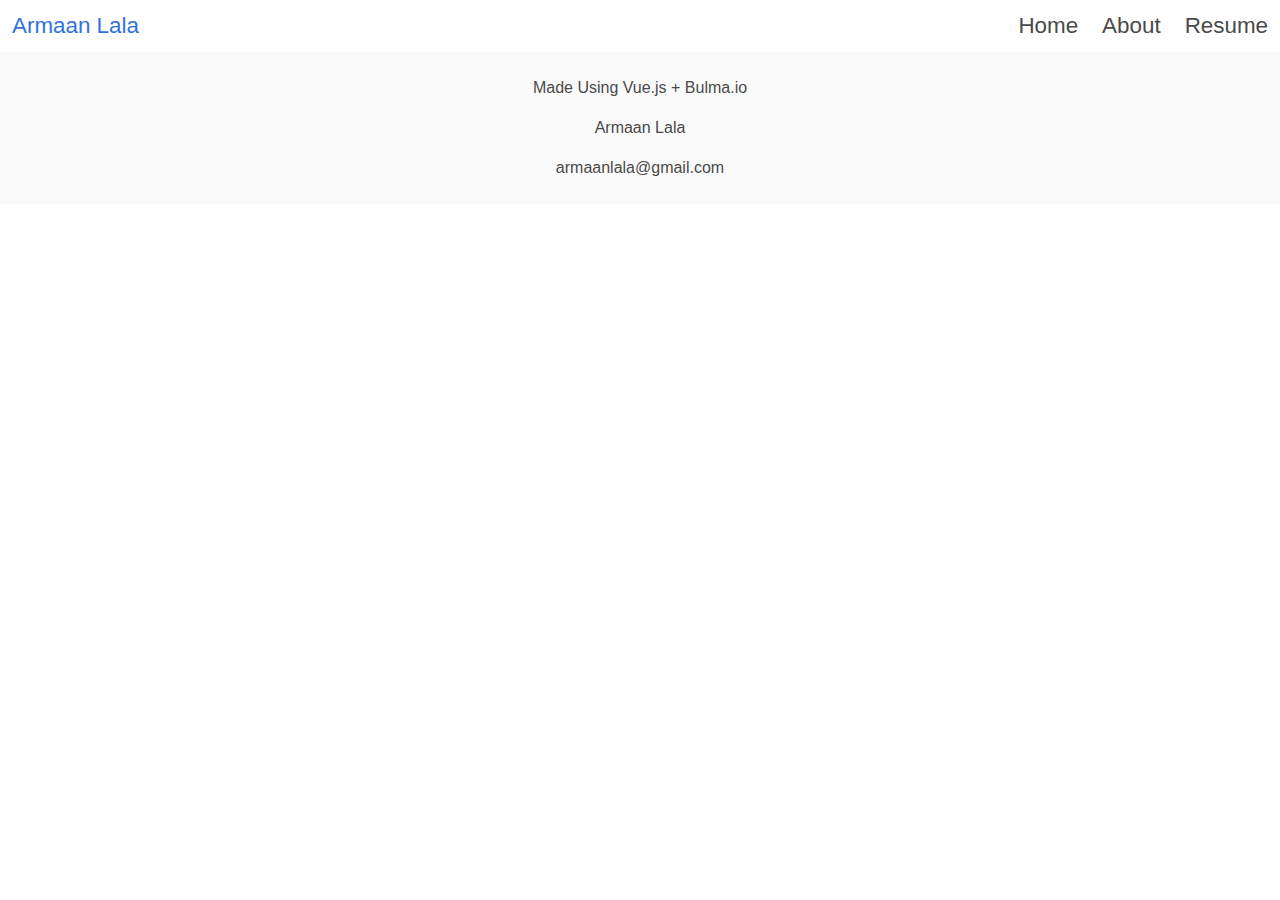
==== index.html @ 815f02ae "Added refresh support" ====
<!DOCTYPE html>
<html lang=en>

<head>
  <script>
    (function () {
      var redirect = sessionStorage.redirect;
      delete sessionStorage.redirect;
      if (redirect && redirect != location.href) {
        history.replaceState(null, null, redirect);
      }
    })();
  </script>
  <meta charset=utf-8>
  <meta http-equiv=X-UA-Compatible content="IE=edge">
  <meta name=viewport content="width=device-width,initial-scale=1">
  <link rel=icon href=/favicon.ico>
  <title>Armaan Lala</title>
  <link href=/css/about.a69f1fe3.css rel=prefetch>
  <link href=/js/about.59193d5c.js rel=prefetch>
  <link href=/css/app.f154c4e1.css rel=preload as=style>
  <link href=/js/app.5dfcbd8f.js rel=preload as=script>
  <link href=/js/chunk-vendors.e7ae5131.js rel=preload as=script>
  <link href=/css/app.f154c4e1.css rel=stylesheet>
</head>

<body><noscript><strong>We're sorry but Armaan Lala doesn't work properly without JavaScript enabled. Please enable it
      to continue.</strong></noscript>
  <div id=app></div>
  <script src=/js/chunk-vendors.e7ae5131.js></script>
  <script src=/js/app.5dfcbd8f.js></script>
</body>

</html>
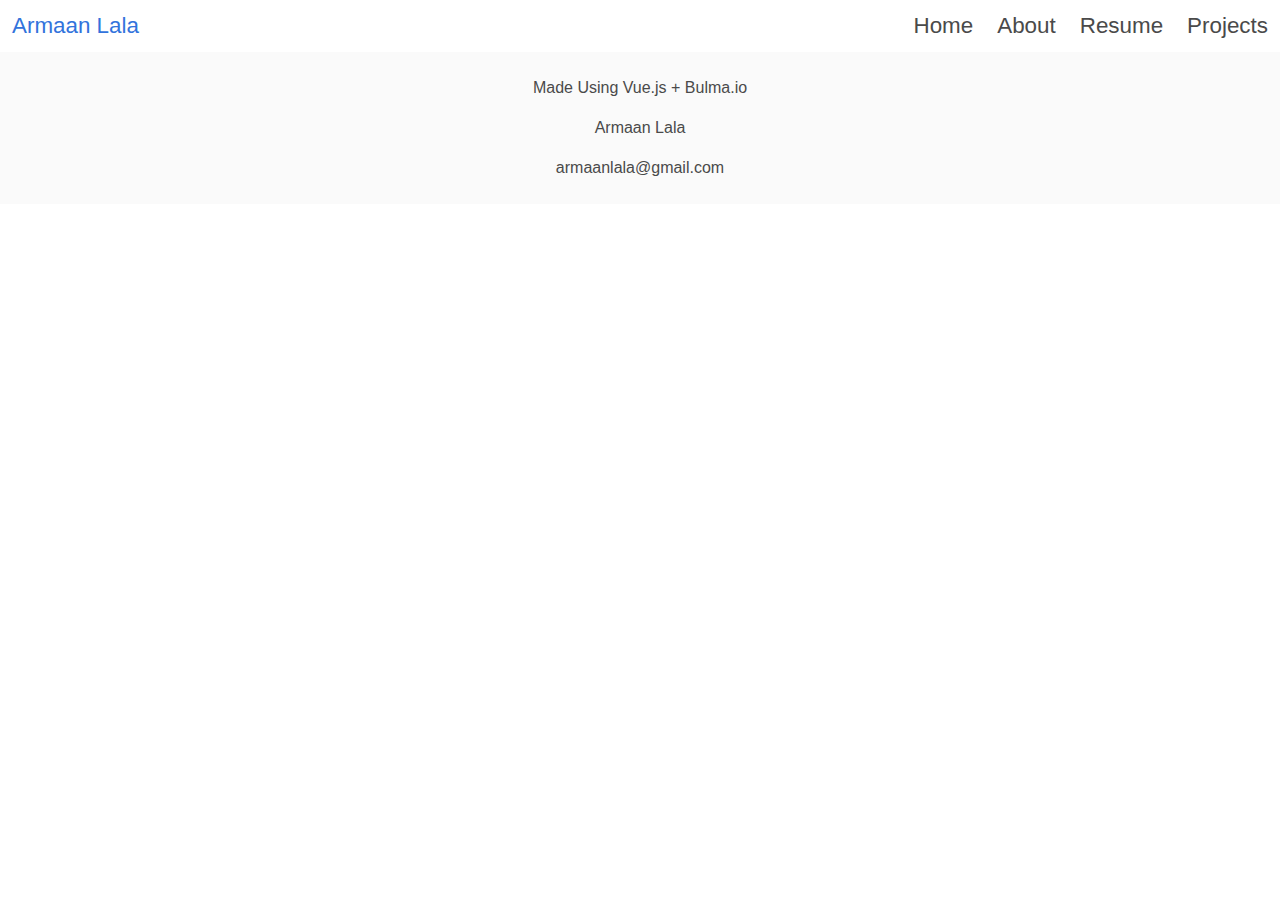
==== commit f6cb70b8: "New Website Update" ====
--- a/index.html
+++ b/index.html
@@ -1,8 +1,5 @@
-<!DOCTYPE html>
-<html lang=en>
-
-<head>
-  <script>
+<!DOCTYPE html><html lang=en><head>
+<script>
     (function () {
       var redirect = sessionStorage.redirect;
       delete sessionStorage.redirect;
@@ -11,24 +8,4 @@
       }
     })();
   </script>
-  <meta charset=utf-8>
-  <meta http-equiv=X-UA-Compatible content="IE=edge">
-  <meta name=viewport content="width=device-width,initial-scale=1">
-  <link rel=icon href=/favicon.ico>
-  <title>Armaan Lala</title>
-  <link href=/css/about.a69f1fe3.css rel=prefetch>
-  <link href=/js/about.59193d5c.js rel=prefetch>
-  <link href=/css/app.f154c4e1.css rel=preload as=style>
-  <link href=/js/app.5dfcbd8f.js rel=preload as=script>
-  <link href=/js/chunk-vendors.e7ae5131.js rel=preload as=script>
-  <link href=/css/app.f154c4e1.css rel=stylesheet>
-</head>
-
-<body><noscript><strong>We're sorry but Armaan Lala doesn't work properly without JavaScript enabled. Please enable it
-      to continue.</strong></noscript>
-  <div id=app></div>
-  <script src=/js/chunk-vendors.e7ae5131.js></script>
-  <script src=/js/app.5dfcbd8f.js></script>
-</body>
-
-</html>+		<meta charset=utf-8><meta http-equiv=X-UA-Compatible content="IE=edge"><meta name=viewport content="width=device-width,initial-scale=1"><link rel=icon href=/favicon.ico><title>Armaan Lala</title><link href=/css/about.bc874f60.css rel=prefetch><link href=/js/about.956c949f.js rel=prefetch><link href=/css/app.f154c4e1.css rel=preload as=style><link href=/js/app.51c89166.js rel=preload as=script><link href=/js/chunk-vendors.698425f7.js rel=preload as=script><link href=/css/app.f154c4e1.css rel=stylesheet></head><body><noscript><strong>We're sorry but Armaan Lala doesn't work properly without JavaScript enabled. Please enable it to continue.</strong></noscript><div id=app></div><script src=/js/chunk-vendors.698425f7.js></script><script src=/js/app.51c89166.js></script></body></html>
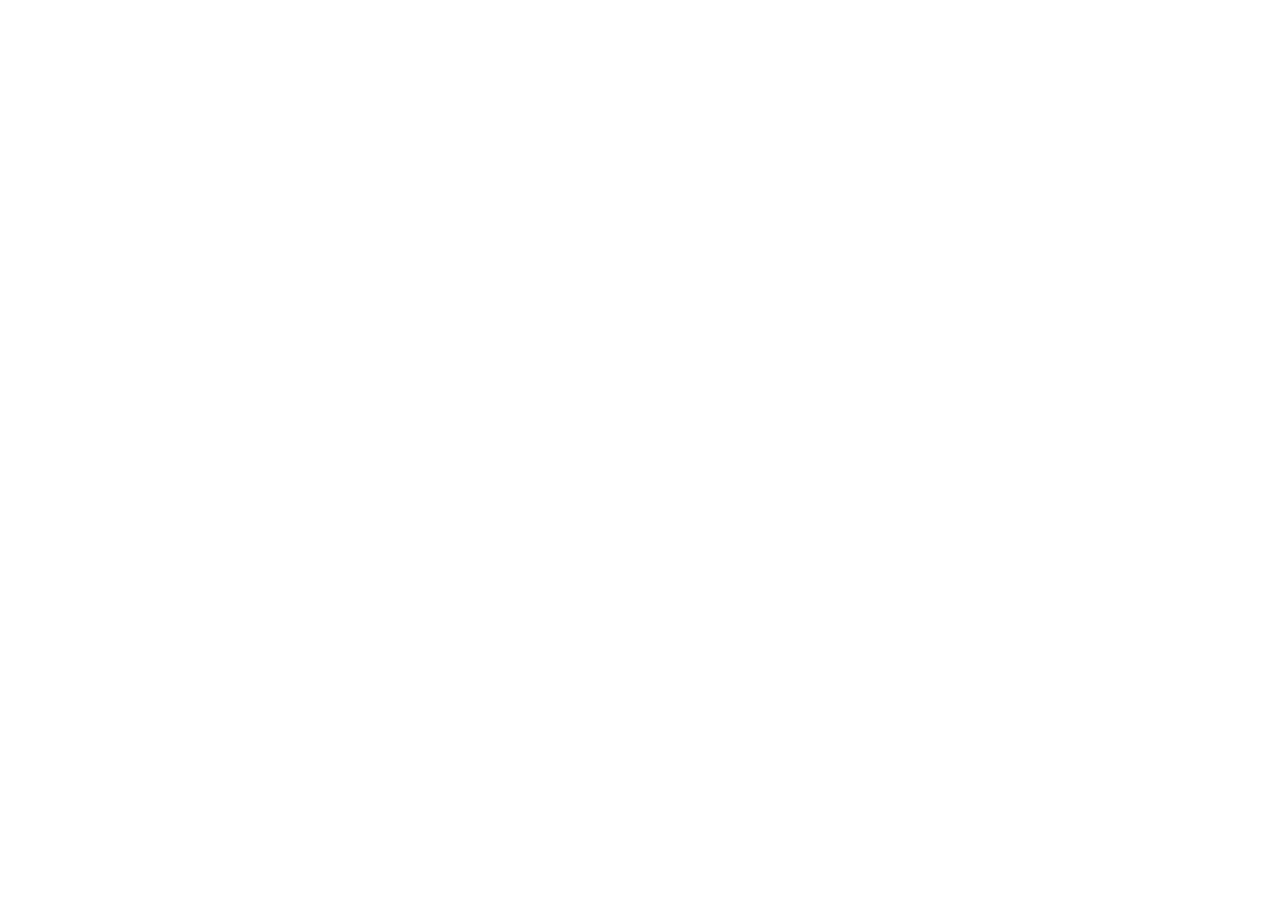
==== commit e558f42c: "New Website Temp Build" ====
--- a/index.html
+++ b/index.html
@@ -1,11 +1 @@
-<!DOCTYPE html><html lang=en><head>
-<script>
-    (function () {
-      var redirect = sessionStorage.redirect;
-      delete sessionStorage.redirect;
-      if (redirect && redirect != location.href) {
-        history.replaceState(null, null, redirect);
-      }
-    })();
-  </script>
-		<meta charset=utf-8><meta http-equiv=X-UA-Compatible content="IE=edge"><meta name=viewport content="width=device-width,initial-scale=1"><link rel=icon href=/favicon.ico><title>Armaan Lala</title><link href=/css/about.bc874f60.css rel=prefetch><link href=/js/about.956c949f.js rel=prefetch><link href=/css/app.f154c4e1.css rel=preload as=style><link href=/js/app.51c89166.js rel=preload as=script><link href=/js/chunk-vendors.698425f7.js rel=preload as=script><link href=/css/app.f154c4e1.css rel=stylesheet></head><body><noscript><strong>We're sorry but Armaan Lala doesn't work properly without JavaScript enabled. Please enable it to continue.</strong></noscript><div id=app></div><script src=/js/chunk-vendors.698425f7.js></script><script src=/js/app.51c89166.js></script></body></html>
+<!doctype html><html lang="en"><head><meta charset="utf-8"/><link rel="icon" href="/website/favicon.ico"/><meta name="viewport" content="width=device-width,initial-scale=1"/><meta name="theme-color" content="#000000"/><meta name="description" content="Web site created using create-react-app"/><link rel="apple-touch-icon" href="/website/logo192.png"/><link rel="manifest" href="/website/manifest.json"/><title>Armaan's Portfolio</title><link rel="preconnect" href="https://fonts.googleapis.com"/><link rel="preconnect" href="https://fonts.gstatic.com" crossorigin/><link href="https://fonts.googleapis.com/css2?family=Encode+Sans+Expanded:wght@400;700&display=swap" rel="stylesheet"/><link href="/website/static/css/main.4d467896.chunk.css" rel="stylesheet"></head><body><noscript>You need to enable JavaScript to run this app.</noscript><div id="root"></div><script>!function(e){function t(t){for(var n,i,l=t[0],f=t[1],a=t[2],c=0,s=[];c<l.length;c++)i=l[c],Object.prototype.hasOwnProperty.call(o,i)&&o[i]&&s.push(o[i][0]),o[i]=0;for(n in f)Object.prototype.hasOwnProperty.call(f,n)&&(e[n]=f[n]);for(p&&p(t);s.length;)s.shift()();return u.push.apply(u,a||[]),r()}function r(){for(var e,t=0;t<u.length;t++){for(var r=u[t],n=!0,l=1;l<r.length;l++){var f=r[l];0!==o[f]&&(n=!1)}n&&(u.splice(t--,1),e=i(i.s=r[0]))}return e}var n={},o={1:0},u=[];function i(t){if(n[t])return n[t].exports;var r=n[t]={i:t,l:!1,exports:{}};return e[t].call(r.exports,r,r.exports,i),r.l=!0,r.exports}i.m=e,i.c=n,i.d=function(e,t,r){i.o(e,t)||Object.defineProperty(e,t,{enumerable:!0,get:r})},i.r=function(e){"undefined"!=typeof Symbol&&Symbol.toStringTag&&Object.defineProperty(e,Symbol.toStringTag,{value:"Module"}),Object.defineProperty(e,"__esModule",{value:!0})},i.t=function(e,t){if(1&t&&(e=i(e)),8&t)return e;if(4&t&&"object"==typeof e&&e&&e.__esModule)return e;var r=Object.create(null);if(i.r(r),Object.defineProperty(r,"default",{enumerable:!0,value:e}),2&t&&"string"!=typeof e)for(var n in e)i.d(r,n,function(t){return e[t]}.bind(null,n));return r},i.n=function(e){var t=e&&e.__esModule?function(){return e.default}:function(){return e};return i.d(t,"a",t),t},i.o=function(e,t){return Object.prototype.hasOwnProperty.call(e,t)},i.p="/website/";var l=this.webpackJsonpwebsite=this.webpackJsonpwebsite||[],f=l.push.bind(l);l.push=t,l=l.slice();for(var a=0;a<l.length;a++)t(l[a]);var p=f;r()}([])</script><script src="/website/static/js/2.0e0f4105.chunk.js"></script><script src="/website/static/js/main.cc8f198b.chunk.js"></script></body></html>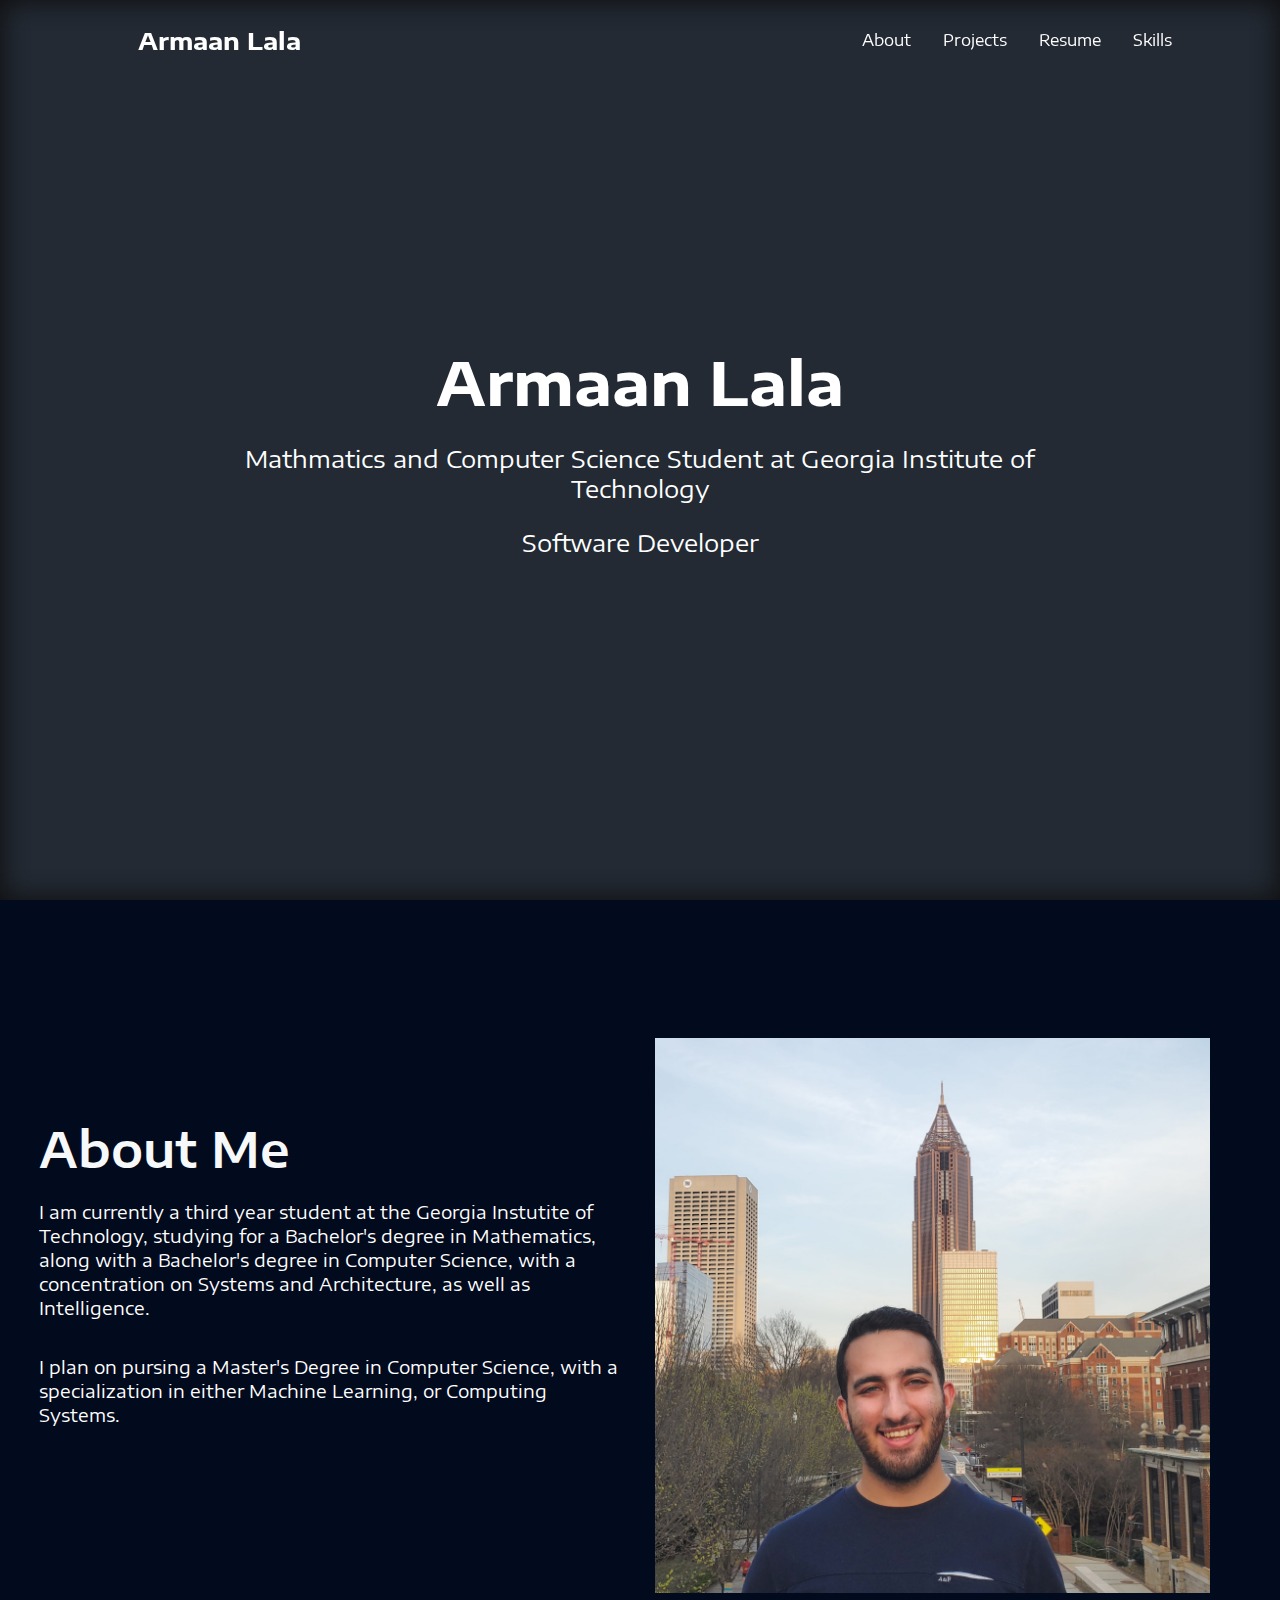
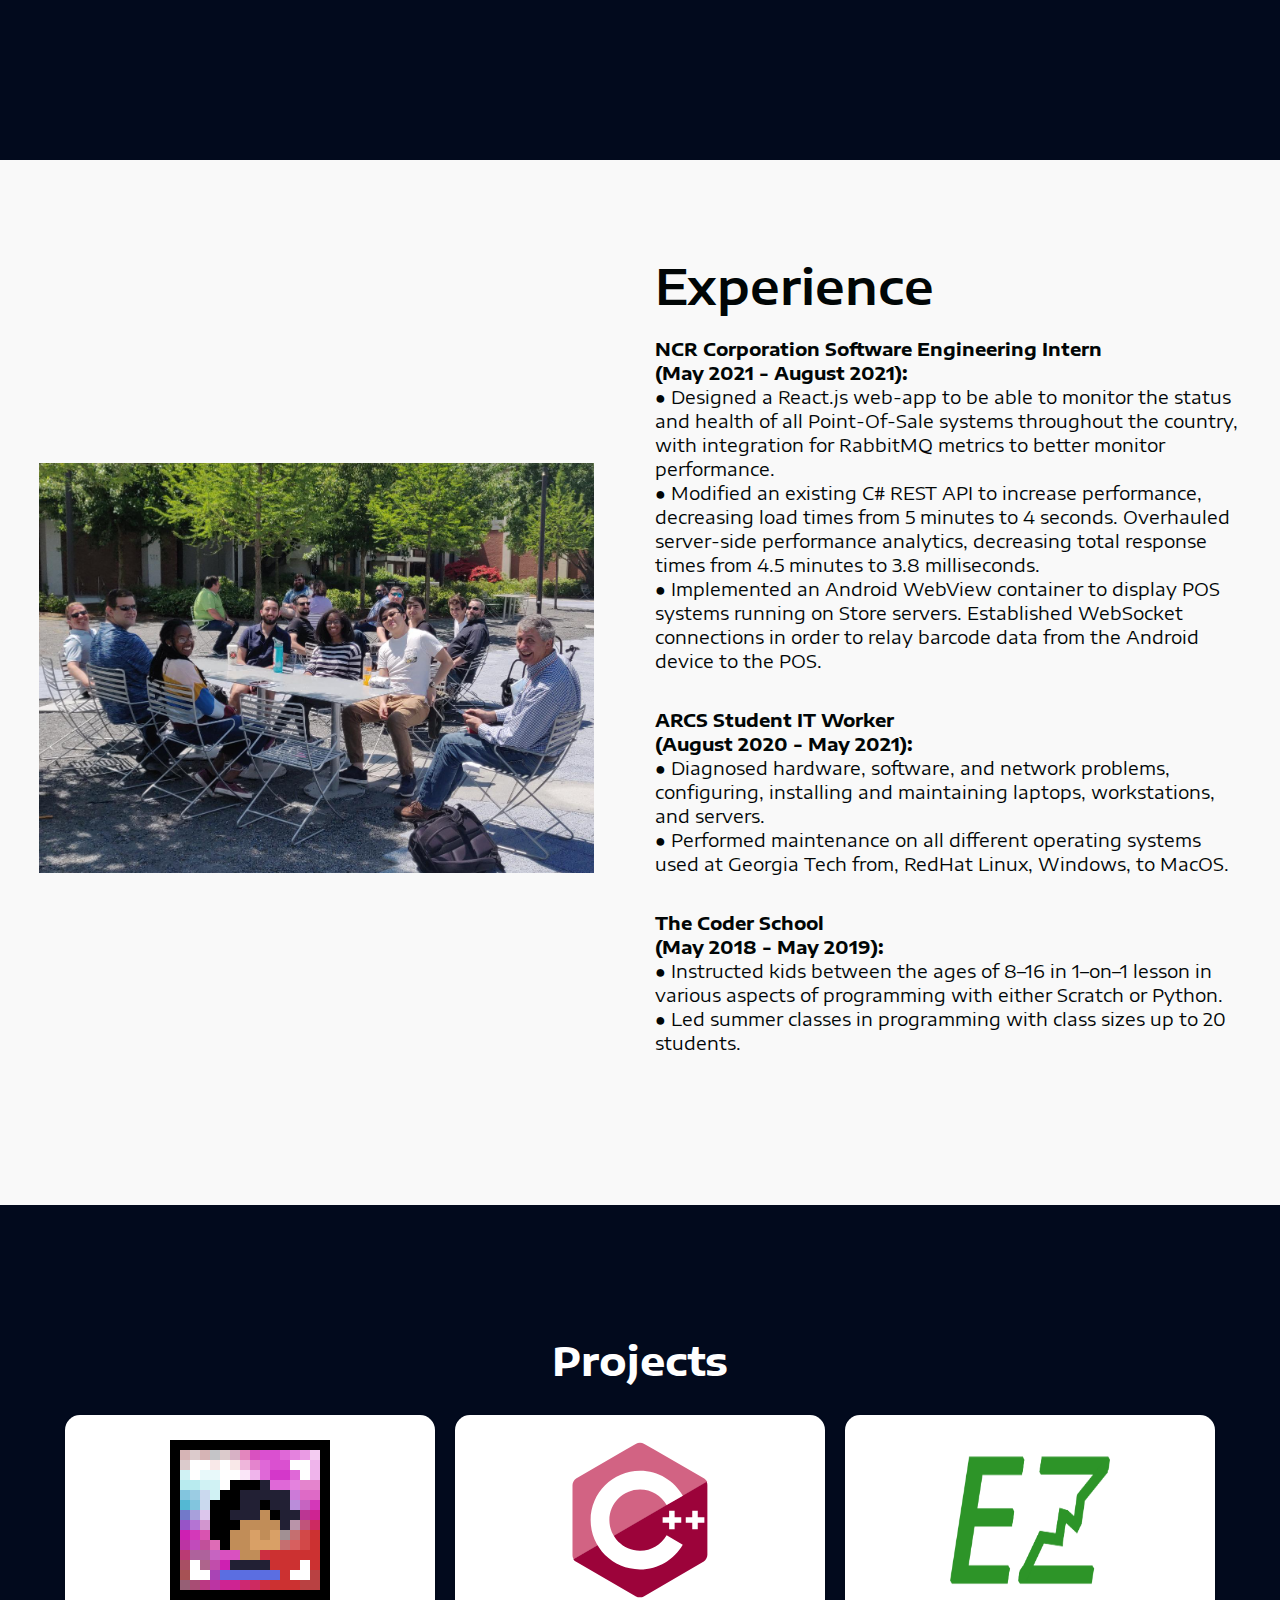
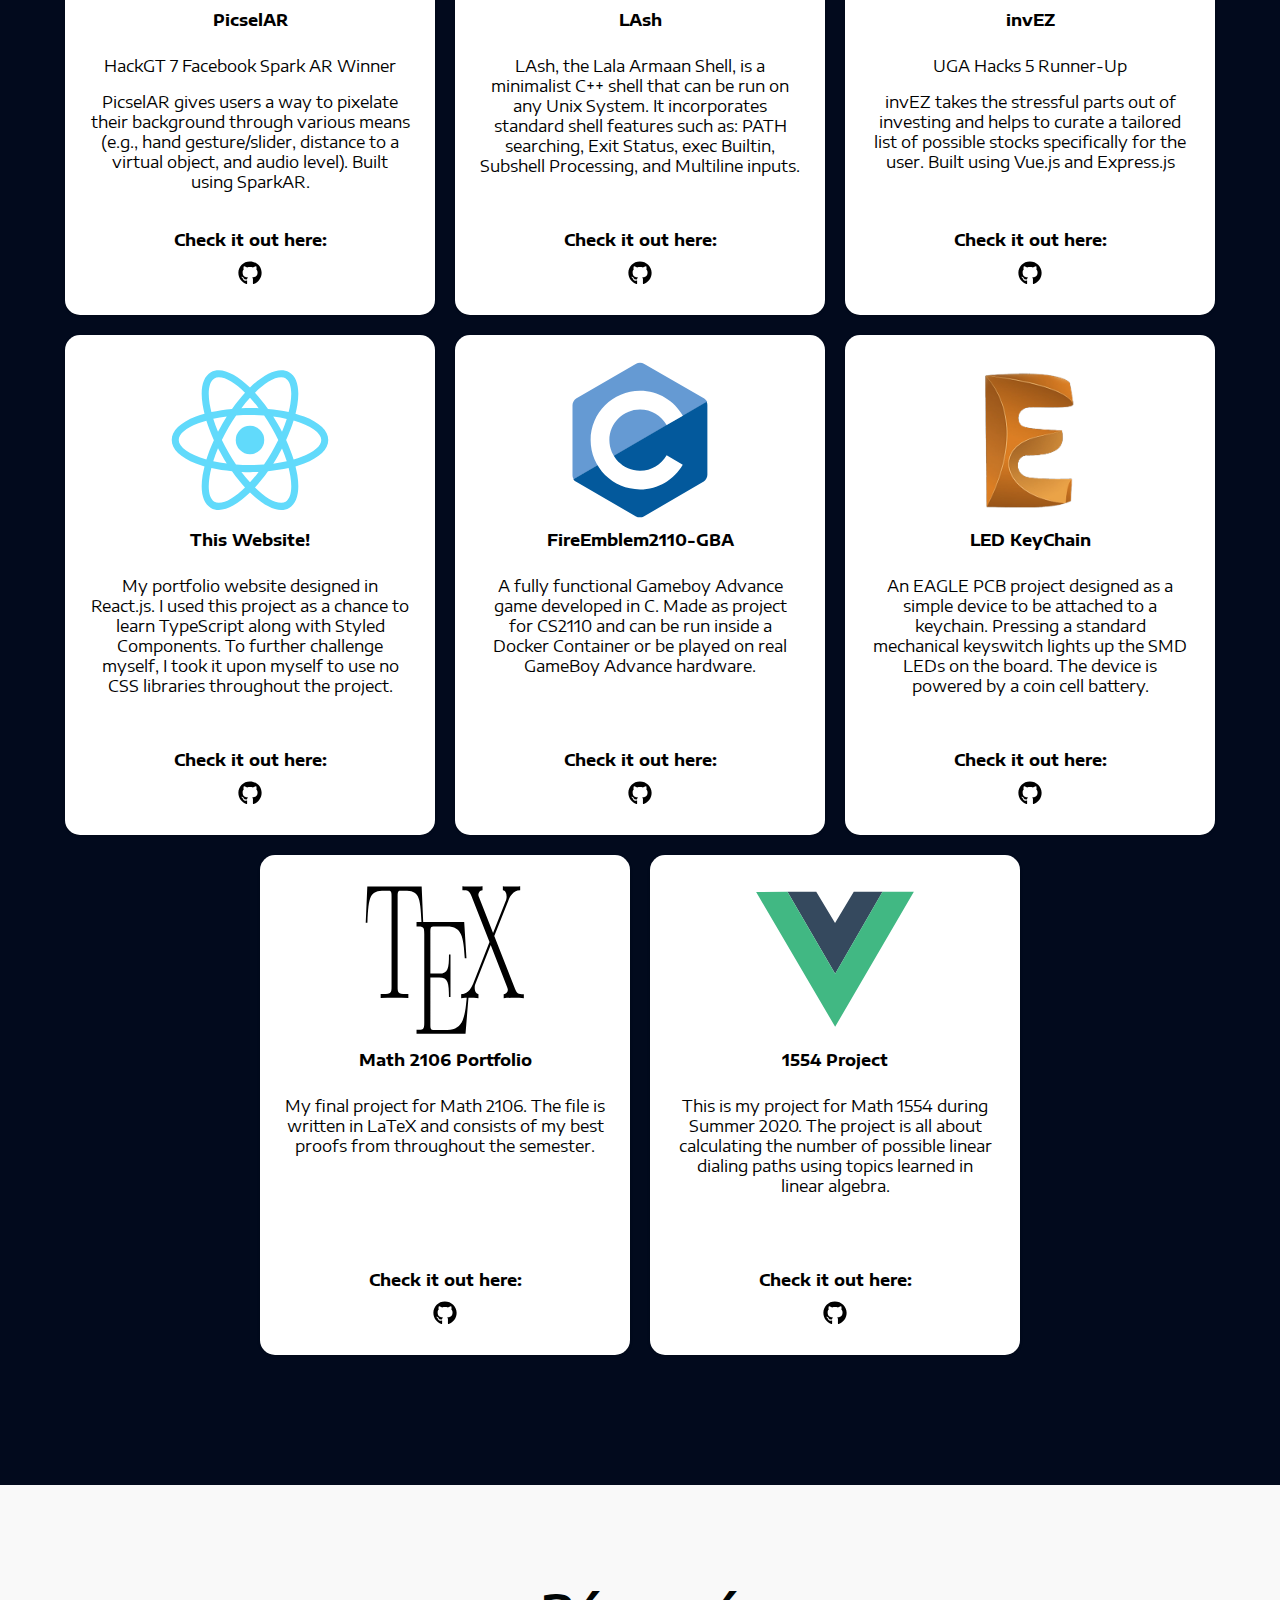
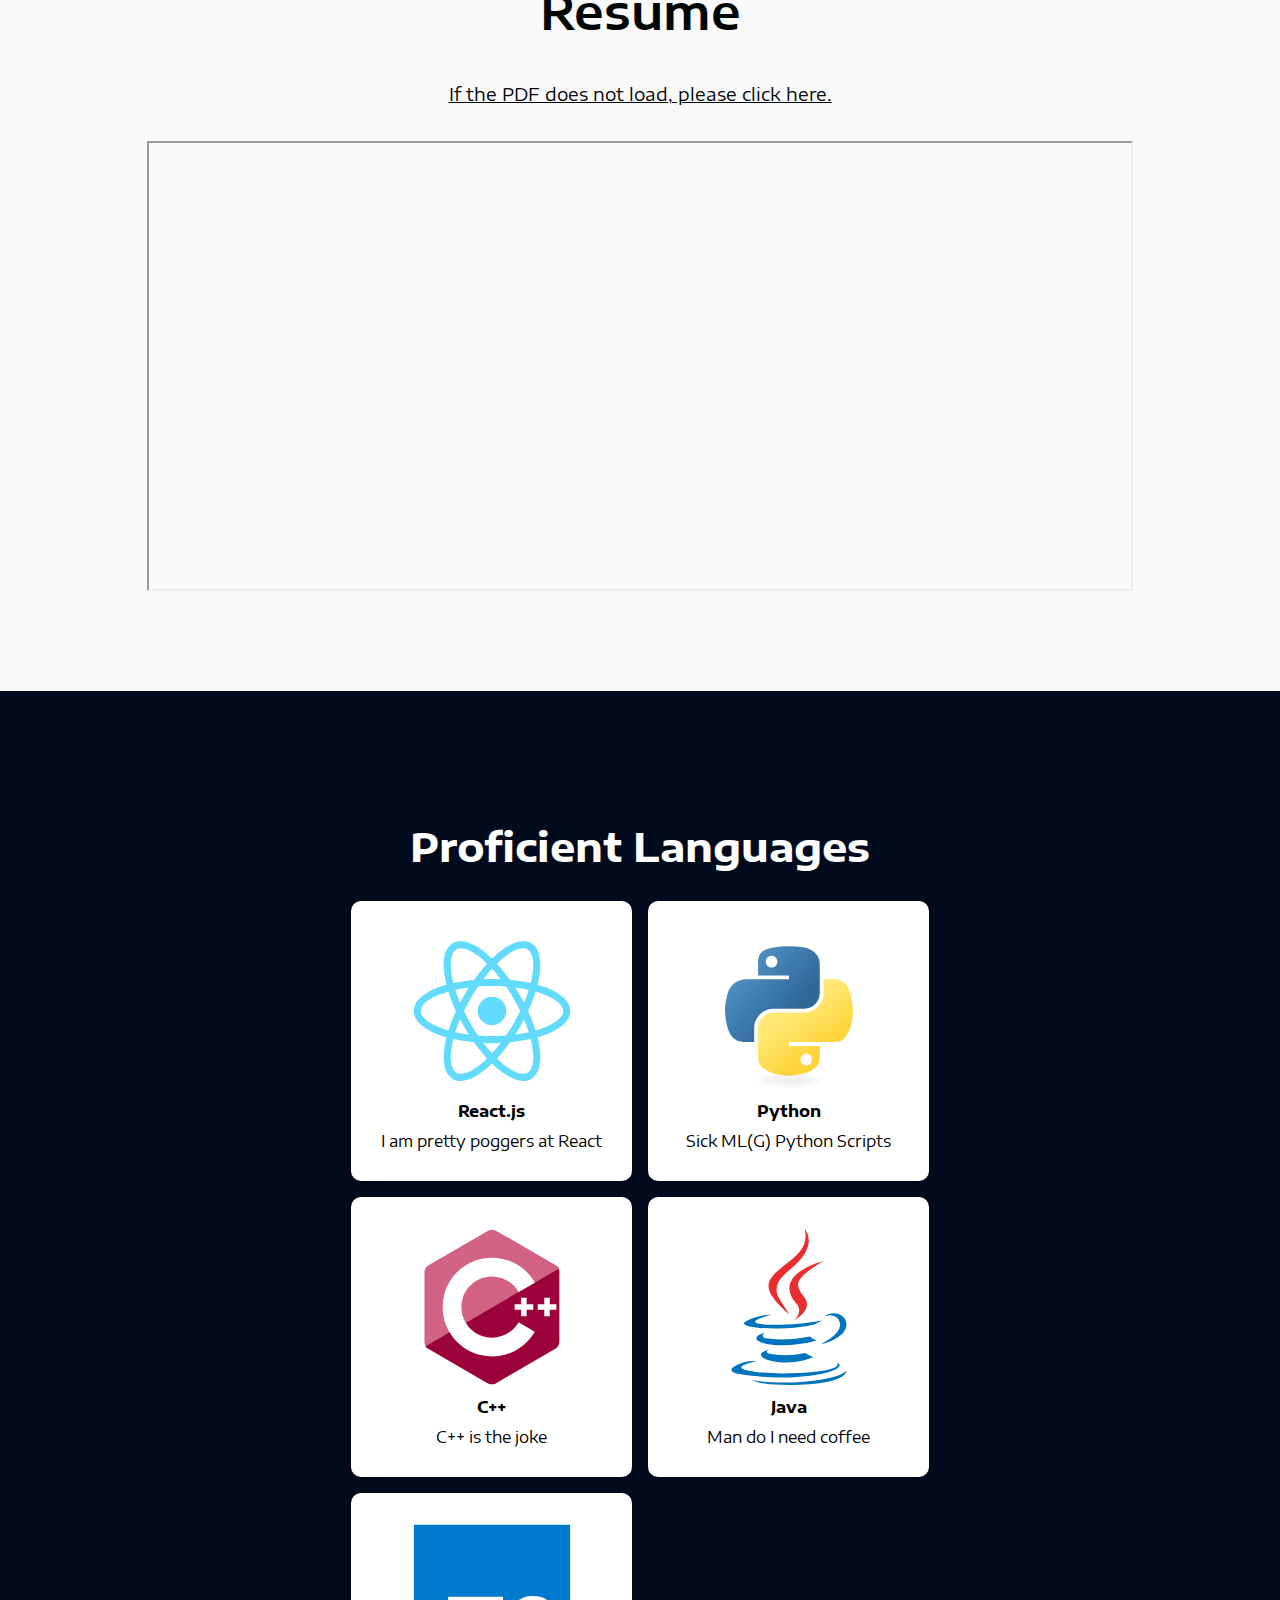
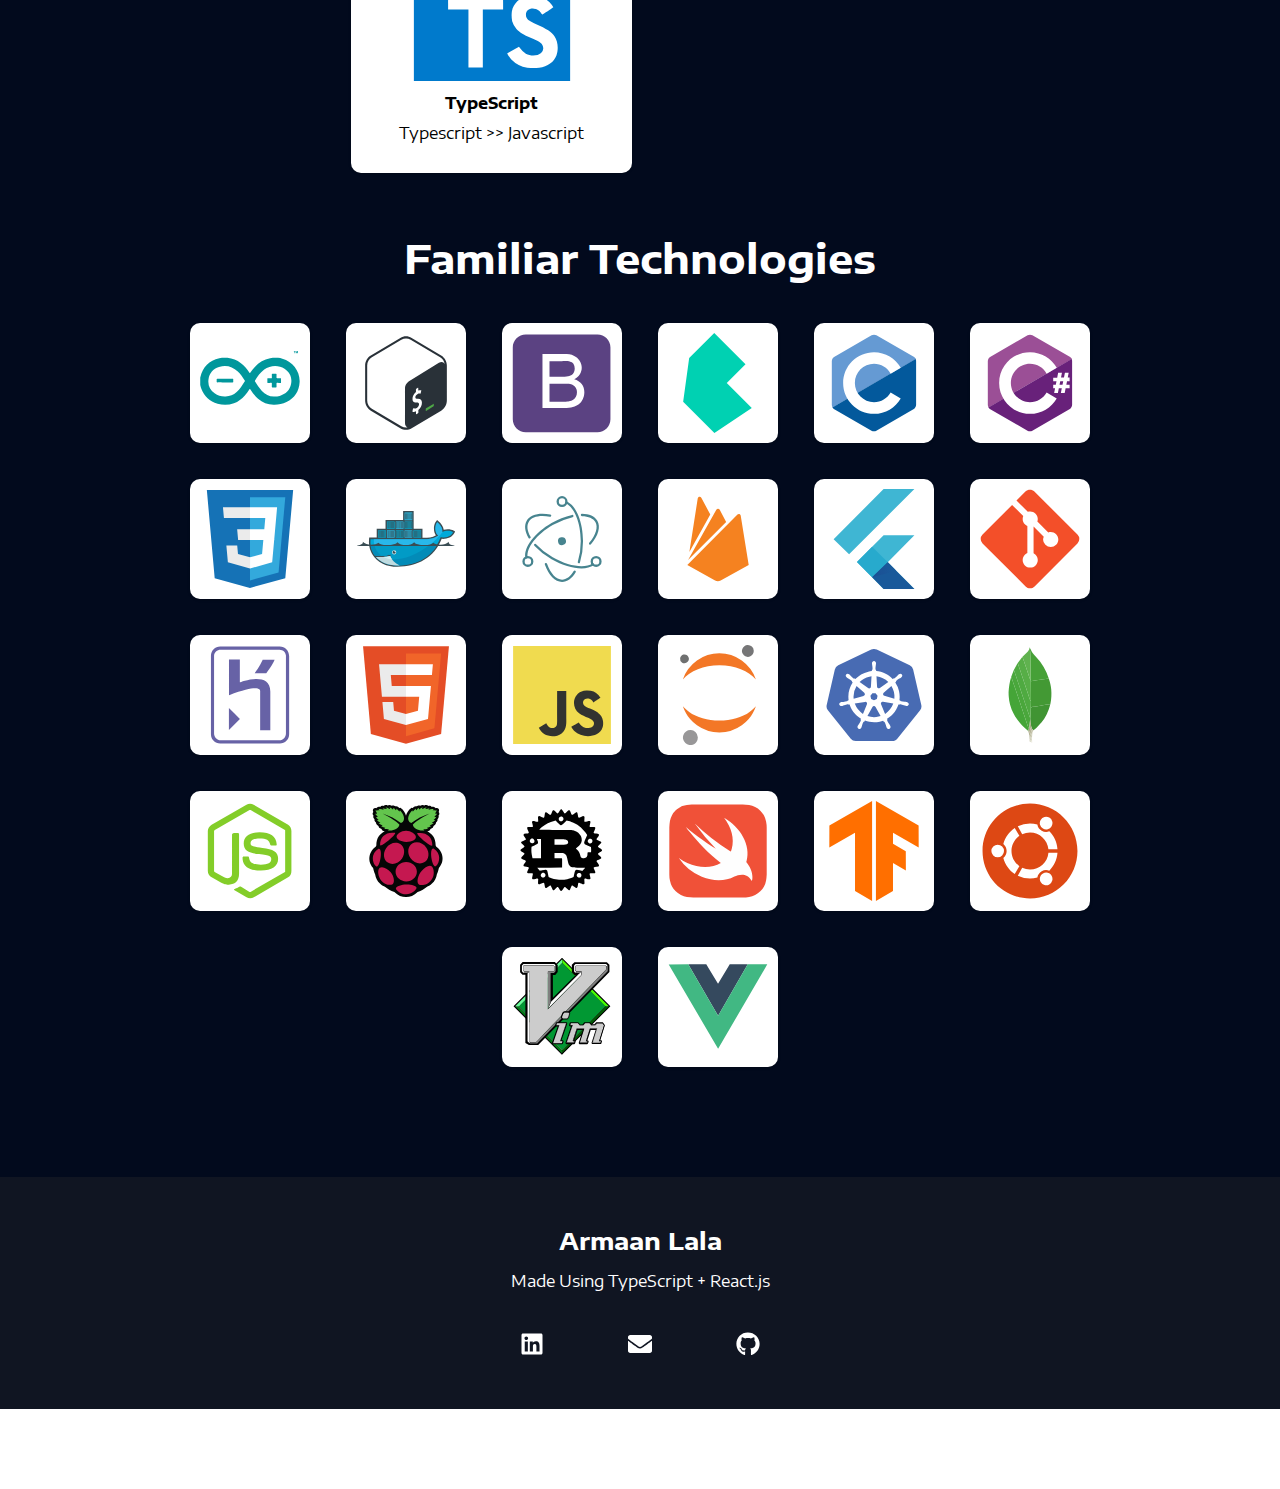
==== commit 5eef3482: "New  toggle feature" ====
--- a/index.html
+++ b/index.html
@@ -1 +1,119 @@
-<!doctype html><html lang="en"><head><meta charset="utf-8"/><link rel="icon" href="/website/favicon.ico"/><meta name="viewport" content="width=device-width,initial-scale=1"/><meta name="theme-color" content="#000000"/><meta name="description" content="Web site created using create-react-app"/><link rel="apple-touch-icon" href="/website/logo192.png"/><link rel="manifest" href="/website/manifest.json"/><title>Armaan's Portfolio</title><link rel="preconnect" href="https://fonts.googleapis.com"/><link rel="preconnect" href="https://fonts.gstatic.com" crossorigin/><link href="https://fonts.googleapis.com/css2?family=Encode+Sans+Expanded:wght@400;700&display=swap" rel="stylesheet"/><link href="/website/static/css/main.4d467896.chunk.css" rel="stylesheet"></head><body><noscript>You need to enable JavaScript to run this app.</noscript><div id="root"></div><script>!function(e){function t(t){for(var n,i,l=t[0],f=t[1],a=t[2],c=0,s=[];c<l.length;c++)i=l[c],Object.prototype.hasOwnProperty.call(o,i)&&o[i]&&s.push(o[i][0]),o[i]=0;for(n in f)Object.prototype.hasOwnProperty.call(f,n)&&(e[n]=f[n]);for(p&&p(t);s.length;)s.shift()();return u.push.apply(u,a||[]),r()}function r(){for(var e,t=0;t<u.length;t++){for(var r=u[t],n=!0,l=1;l<r.length;l++){var f=r[l];0!==o[f]&&(n=!1)}n&&(u.splice(t--,1),e=i(i.s=r[0]))}return e}var n={},o={1:0},u=[];function i(t){if(n[t])return n[t].exports;var r=n[t]={i:t,l:!1,exports:{}};return e[t].call(r.exports,r,r.exports,i),r.l=!0,r.exports}i.m=e,i.c=n,i.d=function(e,t,r){i.o(e,t)||Object.defineProperty(e,t,{enumerable:!0,get:r})},i.r=function(e){"undefined"!=typeof Symbol&&Symbol.toStringTag&&Object.defineProperty(e,Symbol.toStringTag,{value:"Module"}),Object.defineProperty(e,"__esModule",{value:!0})},i.t=function(e,t){if(1&t&&(e=i(e)),8&t)return e;if(4&t&&"object"==typeof e&&e&&e.__esModule)return e;var r=Object.create(null);if(i.r(r),Object.defineProperty(r,"default",{enumerable:!0,value:e}),2&t&&"string"!=typeof e)for(var n in e)i.d(r,n,function(t){return e[t]}.bind(null,n));return r},i.n=function(e){var t=e&&e.__esModule?function(){return e.default}:function(){return e};return i.d(t,"a",t),t},i.o=function(e,t){return Object.prototype.hasOwnProperty.call(e,t)},i.p="/website/";var l=this.webpackJsonpwebsite=this.webpackJsonpwebsite||[],f=l.push.bind(l);l.push=t,l=l.slice();for(var a=0;a<l.length;a++)t(l[a]);var p=f;r()}([])</script><script src="/website/static/js/2.0e0f4105.chunk.js"></script><script src="/website/static/js/main.cc8f198b.chunk.js"></script></body></html>+<!DOCTYPE html>
+<html lang="en">
+  <head>
+    <meta charset="utf-8" />
+    <link rel="icon" href="/favicon.ico" />
+    <meta name="viewport" content="width=device-width,initial-scale=1" />
+    <meta name="theme-color" content="#000000" />
+    <meta
+      name="description"
+      content="Web site created using create-react-app"
+    />
+    <link rel="apple-touch-icon" href="/logo192.png" />
+    <link rel="manifest" href="/manifest.json" />
+    <title>Armaan's Portfolio</title>
+    <link rel="preconnect" href="https://fonts.googleapis.com" />
+    <link rel="preconnect" href="https://fonts.gstatic.com" crossorigin />
+    <link
+      href="https://fonts.googleapis.com/css2?family=Encode+Sans+Expanded:wght@400;700&display=swap"
+      rel="stylesheet"
+    />
+    <link href="/static/css/main.4d467896.chunk.css" rel="stylesheet" />
+  </head>
+  <body>
+    <noscript>You need to enable JavaScript to run this app.</noscript>
+    <div id="root"></div>
+    <script>
+      !(function (e) {
+        function t(t) {
+          for (
+            var n, i, l = t[0], f = t[1], a = t[2], c = 0, s = [];
+            c < l.length;
+            c++
+          )
+            (i = l[c]),
+              Object.prototype.hasOwnProperty.call(o, i) &&
+                o[i] &&
+                s.push(o[i][0]),
+              (o[i] = 0);
+          for (n in f)
+            Object.prototype.hasOwnProperty.call(f, n) && (e[n] = f[n]);
+          for (p && p(t); s.length; ) s.shift()();
+          return u.push.apply(u, a || []), r();
+        }
+        function r() {
+          for (var e, t = 0; t < u.length; t++) {
+            for (var r = u[t], n = !0, l = 1; l < r.length; l++) {
+              var f = r[l];
+              0 !== o[f] && (n = !1);
+            }
+            n && (u.splice(t--, 1), (e = i((i.s = r[0]))));
+          }
+          return e;
+        }
+        var n = {},
+          o = { 1: 0 },
+          u = [];
+        function i(t) {
+          if (n[t]) return n[t].exports;
+          var r = (n[t] = { i: t, l: !1, exports: {} });
+          return e[t].call(r.exports, r, r.exports, i), (r.l = !0), r.exports;
+        }
+        (i.m = e),
+          (i.c = n),
+          (i.d = function (e, t, r) {
+            i.o(e, t) ||
+              Object.defineProperty(e, t, { enumerable: !0, get: r });
+          }),
+          (i.r = function (e) {
+            'undefined' != typeof Symbol &&
+              Symbol.toStringTag &&
+              Object.defineProperty(e, Symbol.toStringTag, { value: 'Module' }),
+              Object.defineProperty(e, '__esModule', { value: !0 });
+          }),
+          (i.t = function (e, t) {
+            if ((1 & t && (e = i(e)), 8 & t)) return e;
+            if (4 & t && 'object' == typeof e && e && e.__esModule) return e;
+            var r = Object.create(null);
+            if (
+              (i.r(r),
+              Object.defineProperty(r, 'default', { enumerable: !0, value: e }),
+              2 & t && 'string' != typeof e)
+            )
+              for (var n in e)
+                i.d(
+                  r,
+                  n,
+                  function (t) {
+                    return e[t];
+                  }.bind(null, n)
+                );
+            return r;
+          }),
+          (i.n = function (e) {
+            var t =
+              e && e.__esModule
+                ? function () {
+                    return e.default;
+                  }
+                : function () {
+                    return e;
+                  };
+            return i.d(t, 'a', t), t;
+          }),
+          (i.o = function (e, t) {
+            return Object.prototype.hasOwnProperty.call(e, t);
+          }),
+          (i.p = '/');
+        var l = (this.webpackJsonpwebsite = this.webpackJsonpwebsite || []),
+          f = l.push.bind(l);
+        (l.push = t), (l = l.slice());
+        for (var a = 0; a < l.length; a++) t(l[a]);
+        var p = f;
+        r();
+      })([]);
+    </script>
+    <script src="/static/js/2.593516b2.chunk.js"></script>
+    <script src="/static/js/main.86978b21.chunk.js"></script>
+  </body>
+</html>
--- a/static/css/main.4d467896.chunk.css
+++ b/static/css/main.4d467896.chunk.css
@@ -0,0 +1,2 @@
+*{box-sizing:border-box;margin:0;padding:0;font-family:"Encode Sans Expanded",sans-serif}
+/*# sourceMappingURL=main.4d467896.chunk.css.map */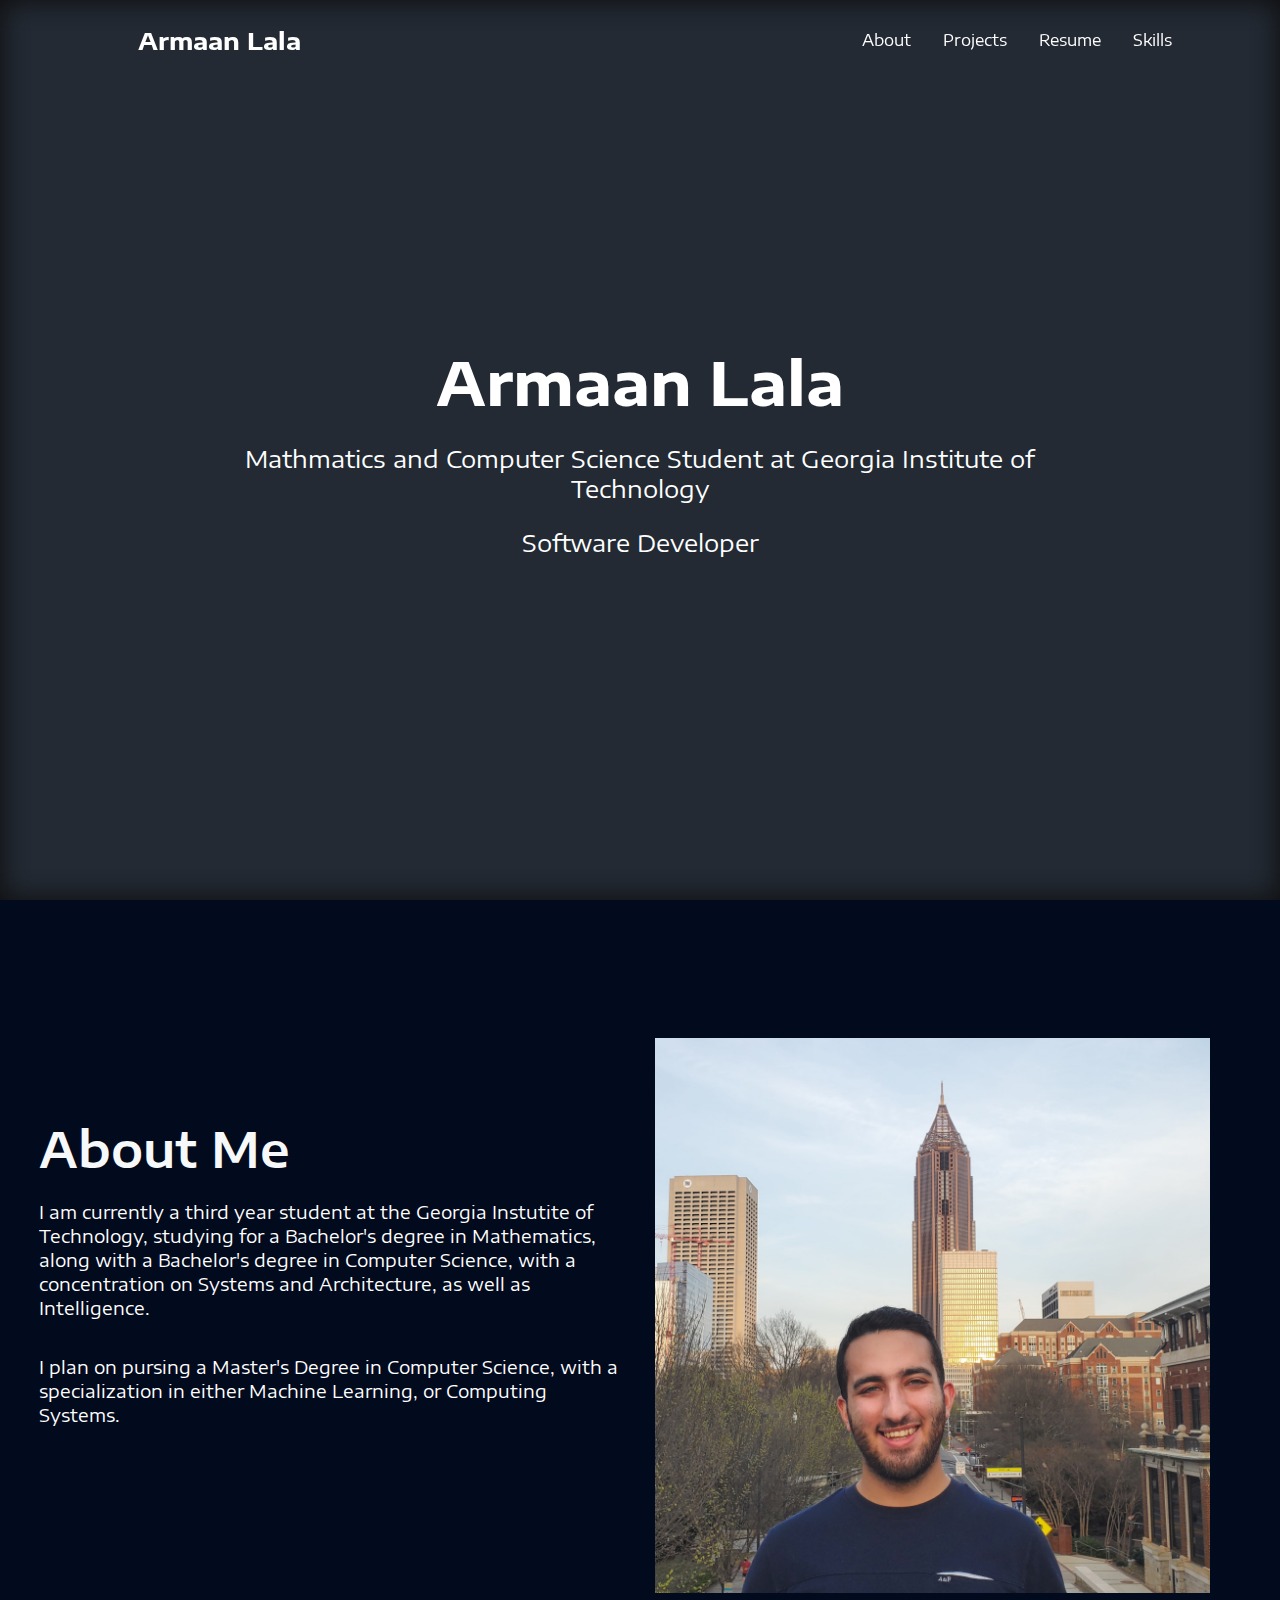
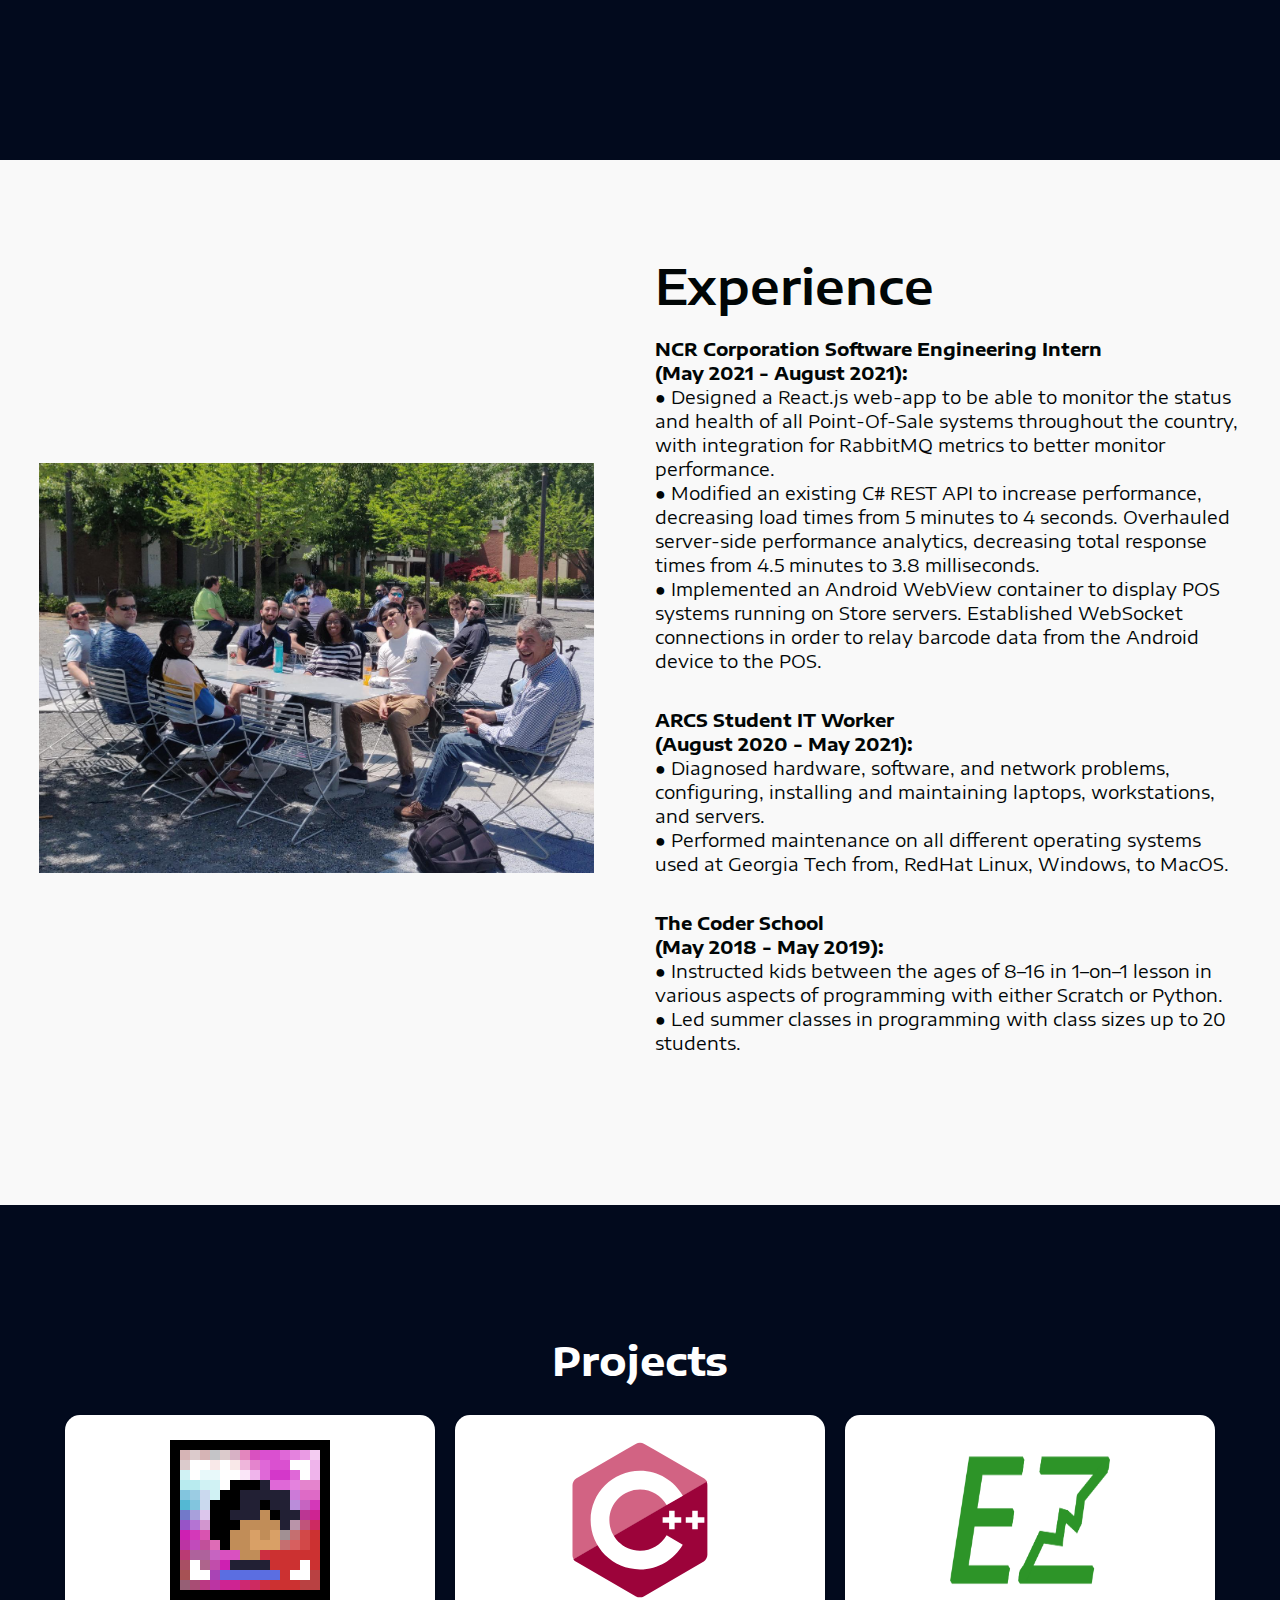
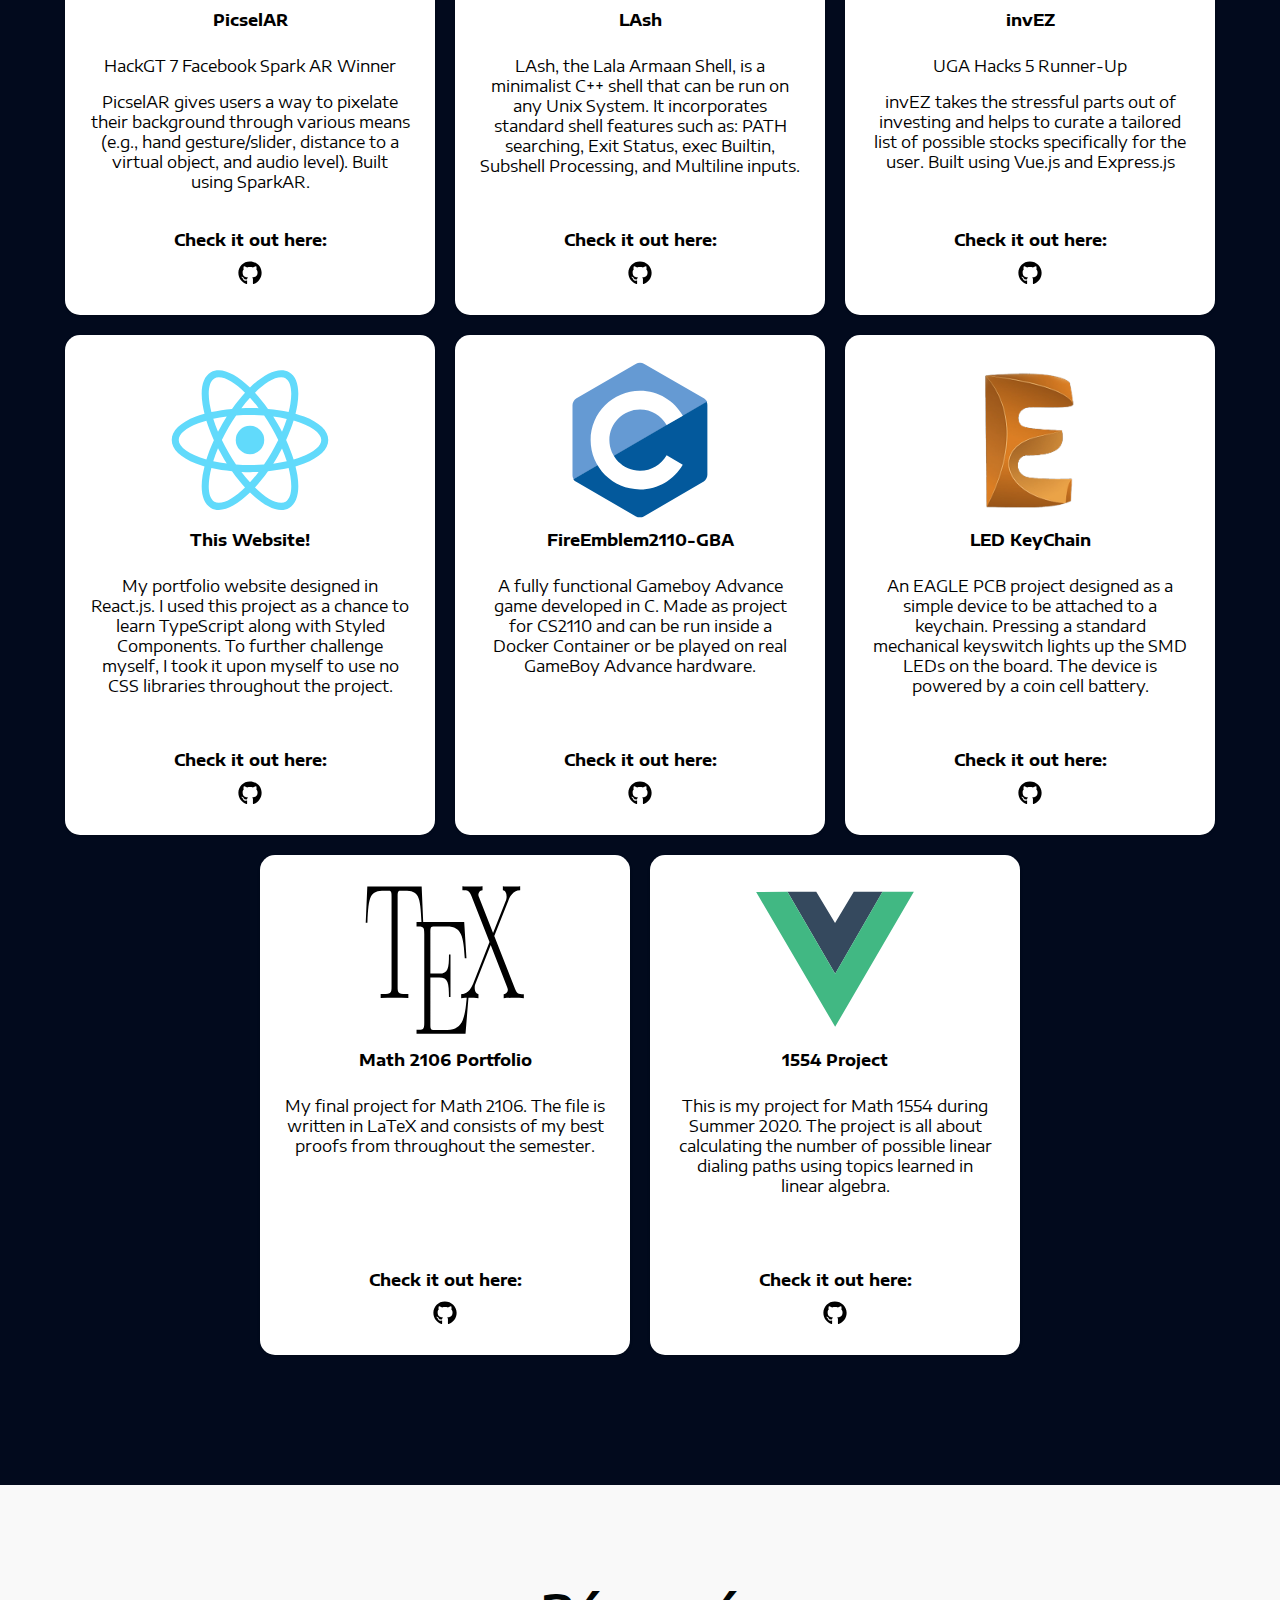
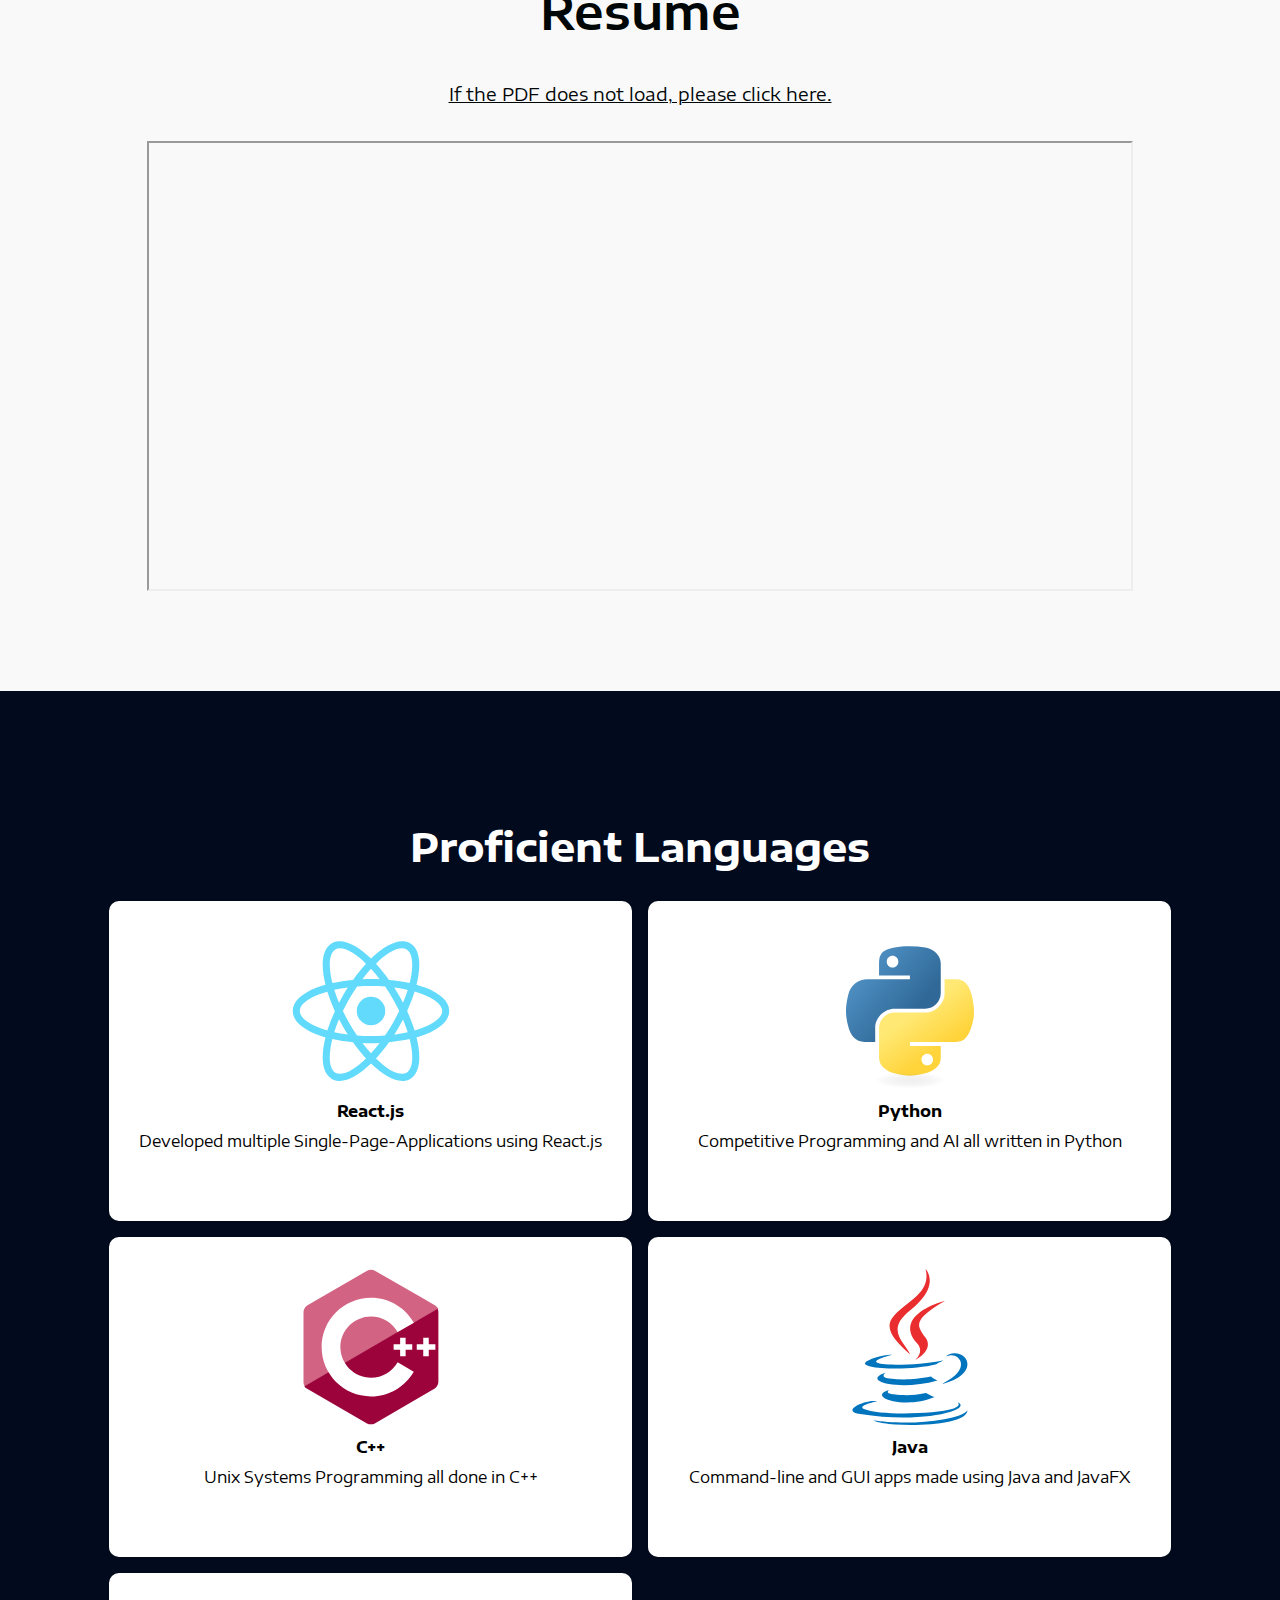
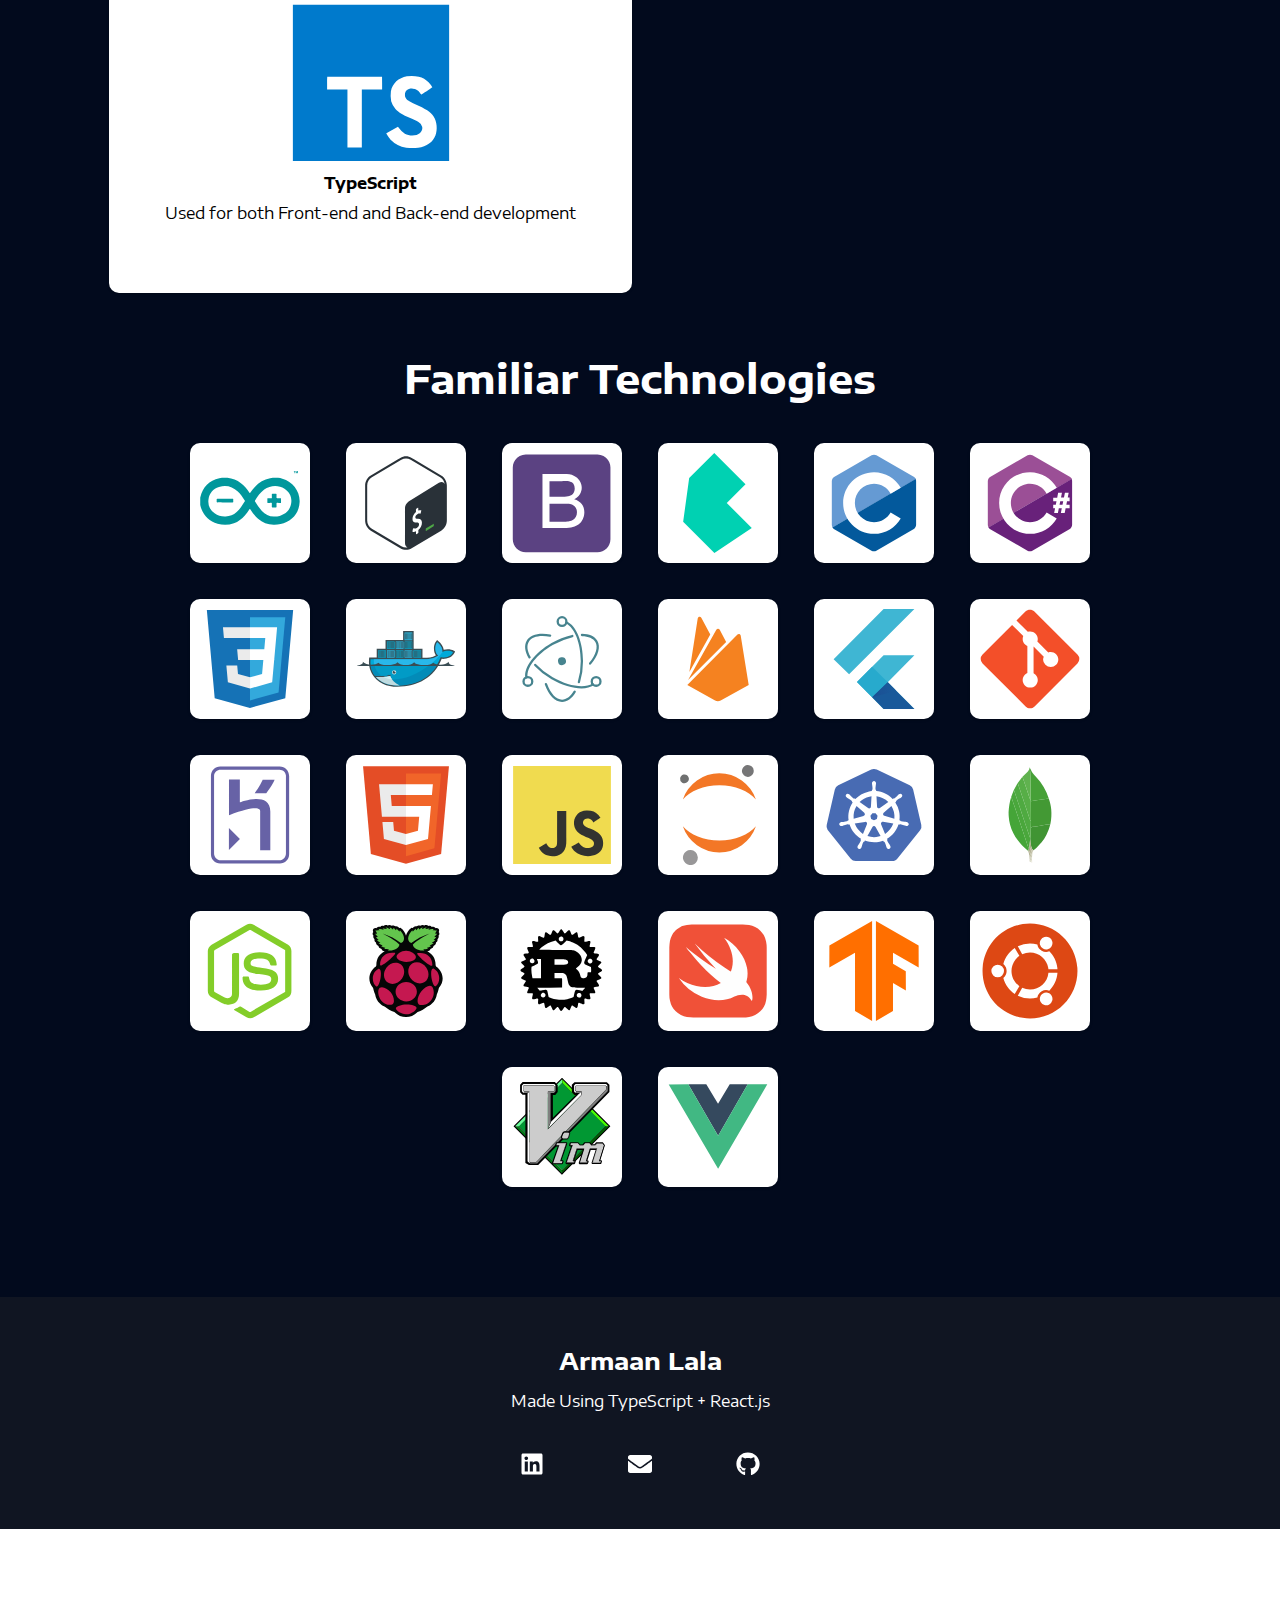
==== commit 0a4834fa: "Almost done (again)" ====
--- a/index.html
+++ b/index.html
@@ -1,119 +1 @@
-<!DOCTYPE html>
-<html lang="en">
-  <head>
-    <meta charset="utf-8" />
-    <link rel="icon" href="/favicon.ico" />
-    <meta name="viewport" content="width=device-width,initial-scale=1" />
-    <meta name="theme-color" content="#000000" />
-    <meta
-      name="description"
-      content="Web site created using create-react-app"
-    />
-    <link rel="apple-touch-icon" href="/logo192.png" />
-    <link rel="manifest" href="/manifest.json" />
-    <title>Armaan's Portfolio</title>
-    <link rel="preconnect" href="https://fonts.googleapis.com" />
-    <link rel="preconnect" href="https://fonts.gstatic.com" crossorigin />
-    <link
-      href="https://fonts.googleapis.com/css2?family=Encode+Sans+Expanded:wght@400;700&display=swap"
-      rel="stylesheet"
-    />
-    <link href="/static/css/main.4d467896.chunk.css" rel="stylesheet" />
-  </head>
-  <body>
-    <noscript>You need to enable JavaScript to run this app.</noscript>
-    <div id="root"></div>
-    <script>
-      !(function (e) {
-        function t(t) {
-          for (
-            var n, i, l = t[0], f = t[1], a = t[2], c = 0, s = [];
-            c < l.length;
-            c++
-          )
-            (i = l[c]),
-              Object.prototype.hasOwnProperty.call(o, i) &&
-                o[i] &&
-                s.push(o[i][0]),
-              (o[i] = 0);
-          for (n in f)
-            Object.prototype.hasOwnProperty.call(f, n) && (e[n] = f[n]);
-          for (p && p(t); s.length; ) s.shift()();
-          return u.push.apply(u, a || []), r();
-        }
-        function r() {
-          for (var e, t = 0; t < u.length; t++) {
-            for (var r = u[t], n = !0, l = 1; l < r.length; l++) {
-              var f = r[l];
-              0 !== o[f] && (n = !1);
-            }
-            n && (u.splice(t--, 1), (e = i((i.s = r[0]))));
-          }
-          return e;
-        }
-        var n = {},
-          o = { 1: 0 },
-          u = [];
-        function i(t) {
-          if (n[t]) return n[t].exports;
-          var r = (n[t] = { i: t, l: !1, exports: {} });
-          return e[t].call(r.exports, r, r.exports, i), (r.l = !0), r.exports;
-        }
-        (i.m = e),
-          (i.c = n),
-          (i.d = function (e, t, r) {
-            i.o(e, t) ||
-              Object.defineProperty(e, t, { enumerable: !0, get: r });
-          }),
-          (i.r = function (e) {
-            'undefined' != typeof Symbol &&
-              Symbol.toStringTag &&
-              Object.defineProperty(e, Symbol.toStringTag, { value: 'Module' }),
-              Object.defineProperty(e, '__esModule', { value: !0 });
-          }),
-          (i.t = function (e, t) {
-            if ((1 & t && (e = i(e)), 8 & t)) return e;
-            if (4 & t && 'object' == typeof e && e && e.__esModule) return e;
-            var r = Object.create(null);
-            if (
-              (i.r(r),
-              Object.defineProperty(r, 'default', { enumerable: !0, value: e }),
-              2 & t && 'string' != typeof e)
-            )
-              for (var n in e)
-                i.d(
-                  r,
-                  n,
-                  function (t) {
-                    return e[t];
-                  }.bind(null, n)
-                );
-            return r;
-          }),
-          (i.n = function (e) {
-            var t =
-              e && e.__esModule
-                ? function () {
-                    return e.default;
-                  }
-                : function () {
-                    return e;
-                  };
-            return i.d(t, 'a', t), t;
-          }),
-          (i.o = function (e, t) {
-            return Object.prototype.hasOwnProperty.call(e, t);
-          }),
-          (i.p = '/');
-        var l = (this.webpackJsonpwebsite = this.webpackJsonpwebsite || []),
-          f = l.push.bind(l);
-        (l.push = t), (l = l.slice());
-        for (var a = 0; a < l.length; a++) t(l[a]);
-        var p = f;
-        r();
-      })([]);
-    </script>
-    <script src="/static/js/2.593516b2.chunk.js"></script>
-    <script src="/static/js/main.86978b21.chunk.js"></script>
-  </body>
-</html>
+<!doctype html><html lang="en"><head><meta charset="utf-8"/><link rel="icon" href="/favicon.ico"/><meta name="viewport" content="width=device-width,initial-scale=1"/><meta name="theme-color" content="#000000"/><meta name="description" content="Web site created using create-react-app"/><link rel="apple-touch-icon" href="/logo192.png"/><link rel="manifest" href="/manifest.json"/><title>Armaan's Portfolio</title><link rel="preconnect" href="https://fonts.googleapis.com"/><link rel="preconnect" href="https://fonts.gstatic.com" crossorigin/><link href="https://fonts.googleapis.com/css2?family=Encode+Sans+Expanded:wght@400;700&display=swap" rel="stylesheet"/><link href="/static/css/main.4d467896.chunk.css" rel="stylesheet"></head><body><noscript>You need to enable JavaScript to run this app.</noscript><div id="root"></div><script>!function(e){function t(t){for(var n,i,l=t[0],f=t[1],a=t[2],c=0,s=[];c<l.length;c++)i=l[c],Object.prototype.hasOwnProperty.call(o,i)&&o[i]&&s.push(o[i][0]),o[i]=0;for(n in f)Object.prototype.hasOwnProperty.call(f,n)&&(e[n]=f[n]);for(p&&p(t);s.length;)s.shift()();return u.push.apply(u,a||[]),r()}function r(){for(var e,t=0;t<u.length;t++){for(var r=u[t],n=!0,l=1;l<r.length;l++){var f=r[l];0!==o[f]&&(n=!1)}n&&(u.splice(t--,1),e=i(i.s=r[0]))}return e}var n={},o={1:0},u=[];function i(t){if(n[t])return n[t].exports;var r=n[t]={i:t,l:!1,exports:{}};return e[t].call(r.exports,r,r.exports,i),r.l=!0,r.exports}i.m=e,i.c=n,i.d=function(e,t,r){i.o(e,t)||Object.defineProperty(e,t,{enumerable:!0,get:r})},i.r=function(e){"undefined"!=typeof Symbol&&Symbol.toStringTag&&Object.defineProperty(e,Symbol.toStringTag,{value:"Module"}),Object.defineProperty(e,"__esModule",{value:!0})},i.t=function(e,t){if(1&t&&(e=i(e)),8&t)return e;if(4&t&&"object"==typeof e&&e&&e.__esModule)return e;var r=Object.create(null);if(i.r(r),Object.defineProperty(r,"default",{enumerable:!0,value:e}),2&t&&"string"!=typeof e)for(var n in e)i.d(r,n,function(t){return e[t]}.bind(null,n));return r},i.n=function(e){var t=e&&e.__esModule?function(){return e.default}:function(){return e};return i.d(t,"a",t),t},i.o=function(e,t){return Object.prototype.hasOwnProperty.call(e,t)},i.p="/";var l=this.webpackJsonpwebsite=this.webpackJsonpwebsite||[],f=l.push.bind(l);l.push=t,l=l.slice();for(var a=0;a<l.length;a++)t(l[a]);var p=f;r()}([])</script><script src="/static/js/2.593516b2.chunk.js"></script><script src="/static/js/main.5636397b.chunk.js"></script></body></html>